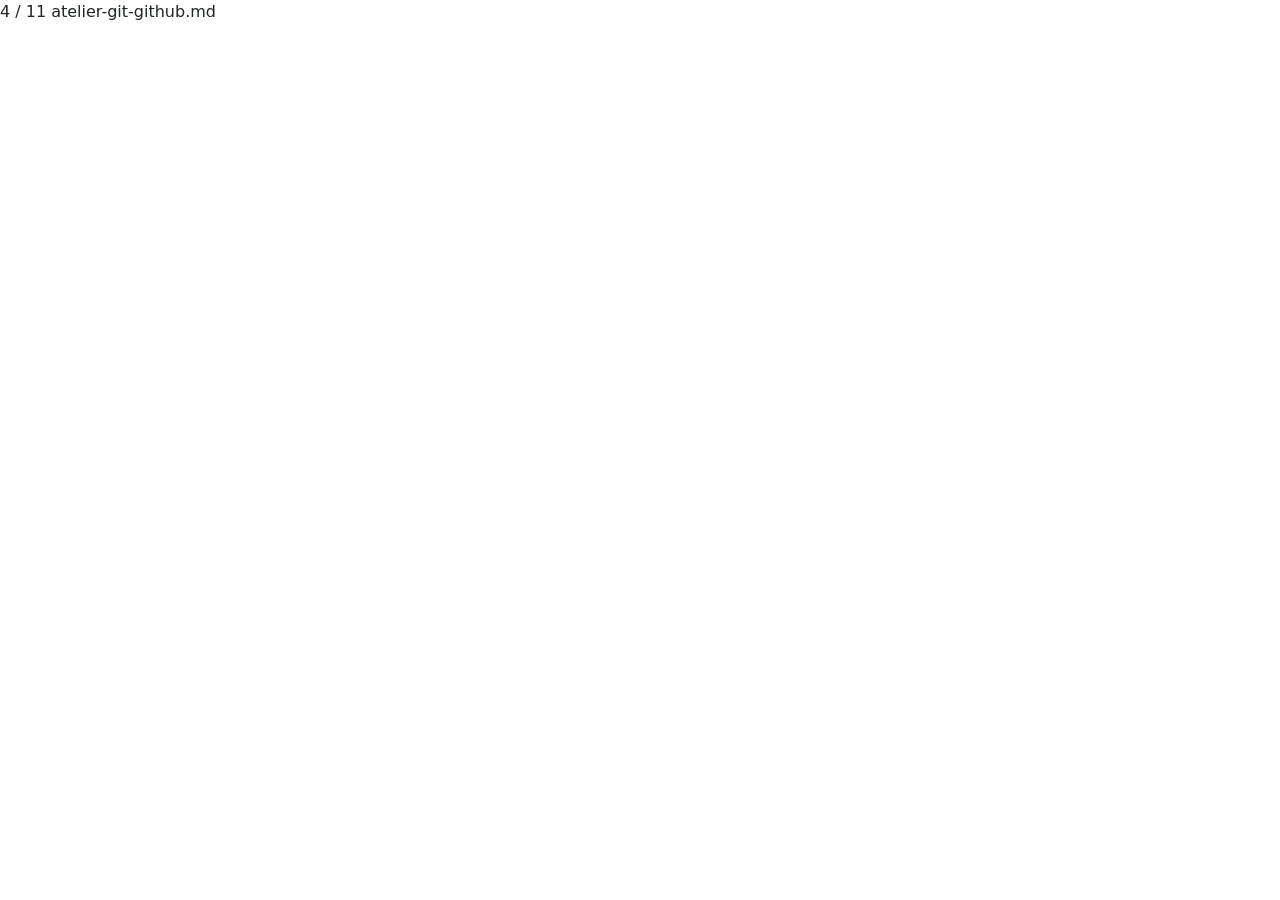
==== about.html @ d2071d13 "Init : création du dépôt, arborescence des fichiers et structure HTML de base" ====
<!DOCTYPE html>
<html lang="fr">
<head> 
<meta charset="UTF-8"> 
<meta name="viewport" content="width=device-width, initial-scale=1.0"> 
<title>AfriTalent — Accueil</title> 
<!-- Bootstrap 5 via CDN : feuille de style --> 
<link 
href="https://cdn.jsdelivr.net/npm/bootstrap@5.3.0/dist/css/bootstrap.min.css" 
rel="stylesheet"> 
<!-- Votre feuille de style personnelle --> 
<link rel="stylesheet" href="css/style.css">
</head>
<body> 
<!-- Le contenu de la page sera ajoute ici --> 
<!-- Bootstrap 5 via CDN : script JavaScript --> 
<script 
src="https://cdn.jsdelivr.net/npm/bootstrap@5.3.0/dist/js/bootstrap.bundle.min.js"
></script> 
<!-- Votre script JavaScript --> 
<script src="js/main.js"></script>
4 / 11
atelier-git-github.md
</body>
</html>
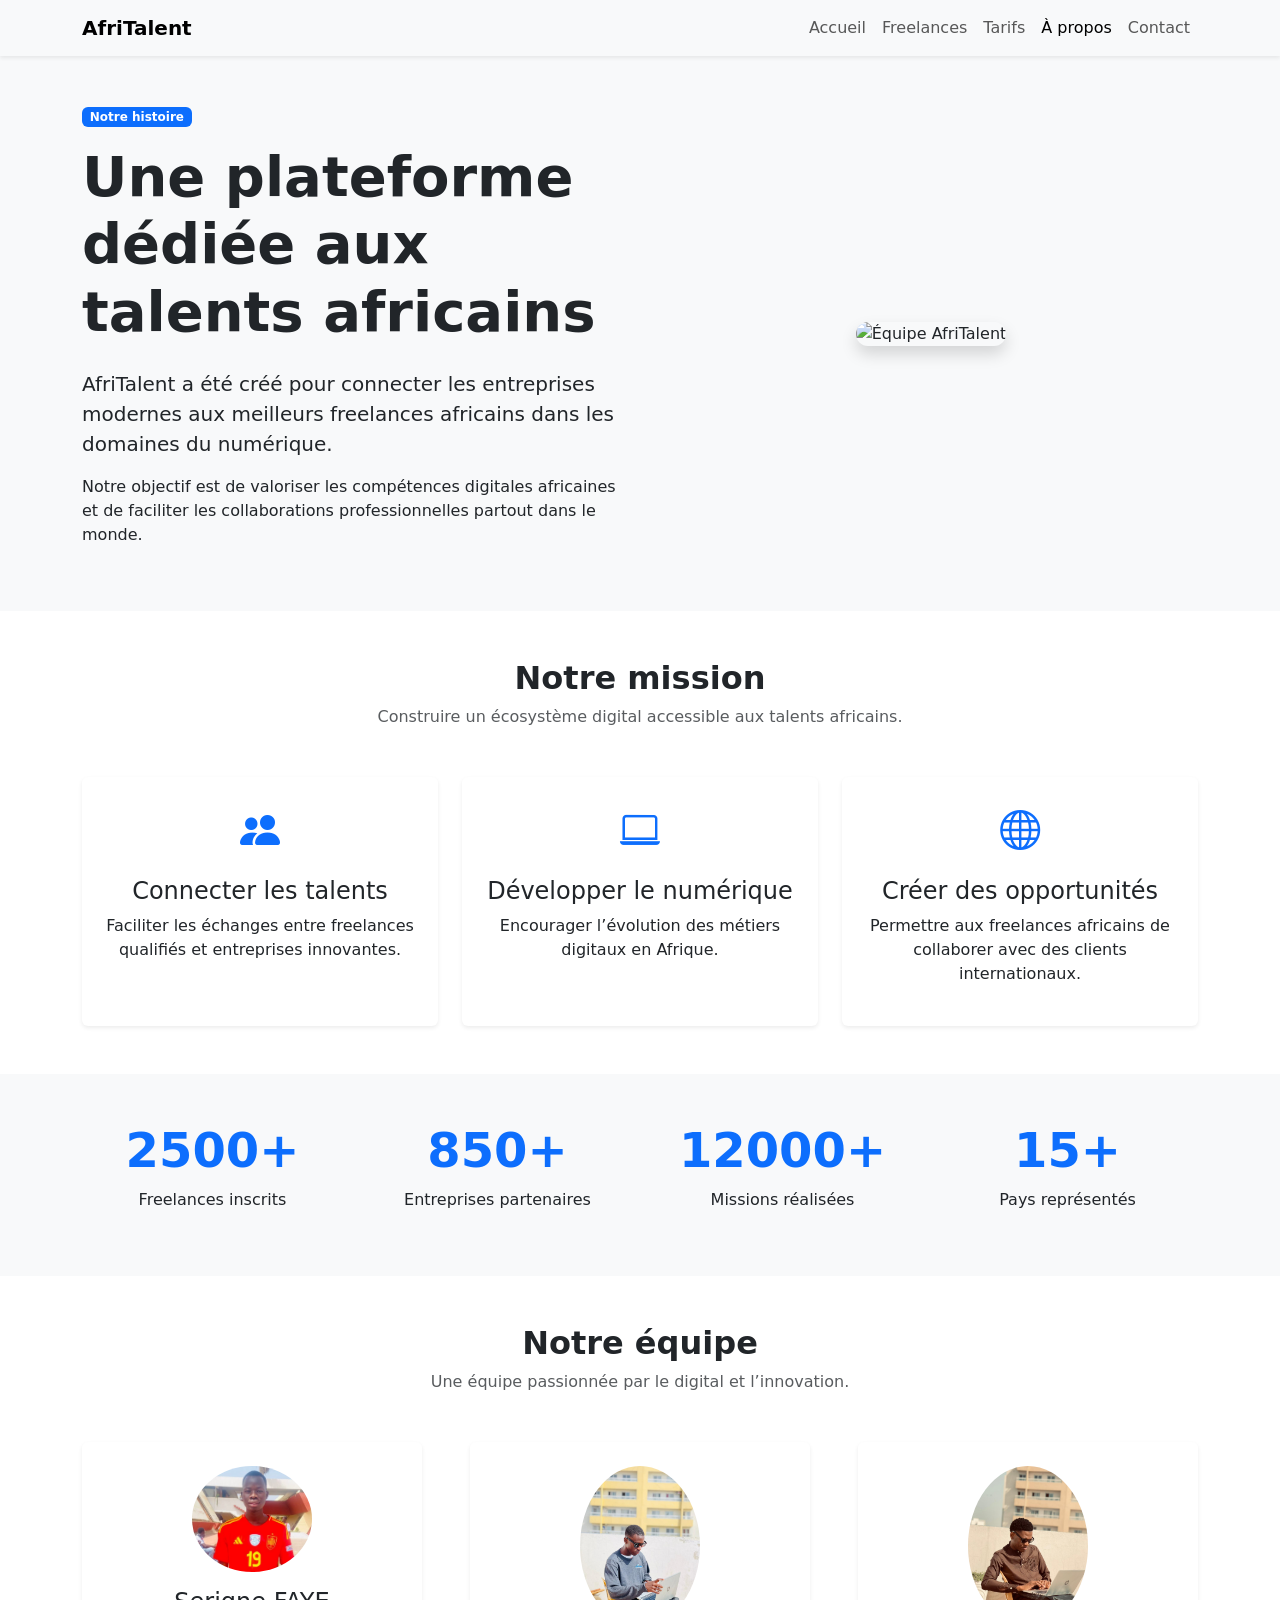
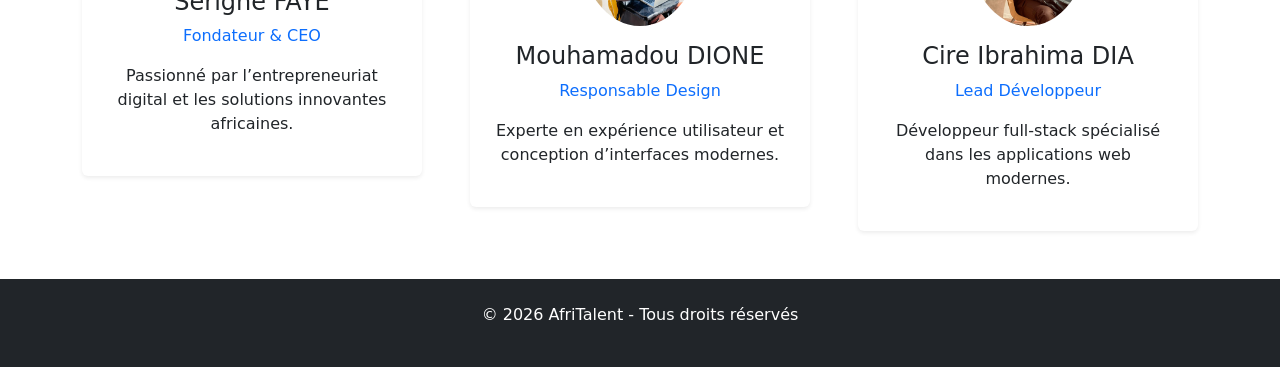
==== commit 510a4a73: "HTML : structure complète des 5 pages avec sections et contenu texte" ====
--- a/about.html
+++ b/about.html
@@ -1,25 +1,505 @@
 <!DOCTYPE html>
 <html lang="fr">
-<head> 
-<meta charset="UTF-8"> 
-<meta name="viewport" content="width=device-width, initial-scale=1.0"> 
-<title>AfriTalent — Accueil</title> 
-<!-- Bootstrap 5 via CDN : feuille de style --> 
-<link 
-href="https://cdn.jsdelivr.net/npm/bootstrap@5.3.0/dist/css/bootstrap.min.css" 
-rel="stylesheet"> 
-<!-- Votre feuille de style personnelle --> 
-<link rel="stylesheet" href="css/style.css">
+
+<head>
+
+    <meta charset="UTF-8">
+
+    <meta name="viewport" content="width=device-width, initial-scale=1.0">
+
+    <title>AfriTalent - À propos</title>
+
+    <!-- Bootstrap -->
+    <link
+        href="https://cdn.jsdelivr.net/npm/bootstrap@5.3.3/dist/css/bootstrap.min.css"
+        rel="stylesheet">
+
+    <!-- Bootstrap Icons -->
+    <link
+        rel="stylesheet"
+        href="https://cdn.jsdelivr.net/npm/bootstrap-icons@1.11.3/font/bootstrap-icons.min.css">
+
+    <!-- Google Fonts -->
+    <link
+        href="https://fonts.googleapis.com/css2?family=Inter:wght@300;400;500;700&family=Poppins:wght@500;700&display=swap"
+        rel="stylesheet">
+
+    <!-- CSS -->
+    <link rel="stylesheet" href="css/style.css">
+
 </head>
-<body> 
-<!-- Le contenu de la page sera ajoute ici --> 
-<!-- Bootstrap 5 via CDN : script JavaScript --> 
-<script 
-src="https://cdn.jsdelivr.net/npm/bootstrap@5.3.0/dist/js/bootstrap.bundle.min.js"
-></script> 
-<!-- Votre script JavaScript --> 
-<script src="js/main.js"></script>
-4 / 11
-atelier-git-github.md
+
+<body>
+
+    <!-- ================= HEADER ================= -->
+
+    <header>
+
+        <nav class="navbar navbar-expand-lg bg-light shadow-sm">
+
+            <div class="container">
+
+                <!-- Logo -->
+                <a class="navbar-brand fw-bold" href="index.html">
+
+                    <i class="bi bi-globe-africa"></i>
+
+                    AfriTalent
+
+                </a>
+
+                <!-- Bouton mobile -->
+                <button
+                    class="navbar-toggler"
+                    type="button"
+                    data-bs-toggle="collapse"
+                    data-bs-target="#menuNavigation">
+
+                    <span class="navbar-toggler-icon"></span>
+
+                </button>
+
+                <!-- Menu -->
+                <div
+                    class="collapse navbar-collapse"
+                    id="menuNavigation">
+
+                    <ul class="navbar-nav ms-auto">
+
+                        <li class="nav-item">
+
+                            <a class="nav-link" href="index.html">
+                                Accueil
+                            </a>
+
+                        </li>
+
+                        <li class="nav-item">
+
+                            <a class="nav-link" href="freelance.html">
+                                Freelances
+                            </a>
+
+                        </li>
+
+                        <li class="nav-item">
+
+                            <a class="nav-link" href="tarif.html">
+                                Tarifs
+                            </a>
+
+                        </li>
+
+                        <li class="nav-item">
+
+                            <a class="nav-link active" href="about.html">
+                                À propos
+                            </a>
+
+                        </li>
+
+                        <li class="nav-item">
+
+                            <a class="nav-link" href="contact.html">
+                                Contact
+                            </a>
+
+                        </li>
+
+                    </ul>
+
+                </div>
+
+            </div>
+
+        </nav>
+
+    </header>
+
+    <!-- ================= MAIN ================= -->
+
+    <main>
+
+        <!-- HERO -->
+
+        <section class="py-5 bg-light">
+
+            <div class="container">
+
+                <div class="row align-items-center g-5">
+
+                    <!-- Texte -->
+                    <div class="col-lg-6">
+
+                        <span class="badge bg-primary mb-3">
+
+                            Notre histoire
+
+                        </span>
+
+                        <h1 class="fw-bold display-4 mb-4">
+
+                            Une plateforme dédiée aux talents africains
+
+                        </h1>
+
+                        <p class="lead">
+
+                            AfriTalent a été créé pour connecter les entreprises modernes aux meilleurs freelances africains dans les domaines du numérique.
+
+                        </p>
+
+                        <p>
+
+                            Notre objectif est de valoriser les compétences digitales africaines et de faciliter les collaborations professionnelles partout dans le monde.
+
+                        </p>
+
+                    </div>
+
+                    <!-- Image -->
+                    <div class="col-lg-6 text-center">
+
+                        <img
+                            src="images/about.jpg"
+                            alt="Équipe AfriTalent"
+                            class="img-fluid rounded-4 shadow">
+
+                    </div>
+
+                </div>
+
+            </div>
+
+        </section>
+
+        <!-- MISSION -->
+
+        <section class="py-5">
+
+            <div class="container">
+
+                <div class="text-center mb-5">
+
+                    <h2 class="fw-bold">
+
+                        Notre mission
+
+                    </h2>
+
+                    <p class="text-muted">
+
+                        Construire un écosystème digital accessible aux talents africains.
+
+                    </p>
+
+                </div>
+
+                <div class="row g-4">
+
+                    <!-- Carte -->
+                    <div class="col-lg-4">
+
+                        <div class="card border-0 shadow-sm p-4 h-100 text-center">
+
+                            <i class="bi bi-people-fill fs-1 text-primary mb-3"></i>
+
+                            <h3 class="h4">
+
+                                Connecter les talents
+
+                            </h3>
+
+                            <p>
+
+                                Faciliter les échanges entre freelances qualifiés et entreprises innovantes.
+
+                            </p>
+
+                        </div>
+
+                    </div>
+
+                    <!-- Carte -->
+                    <div class="col-lg-4">
+
+                        <div class="card border-0 shadow-sm p-4 h-100 text-center">
+
+                            <i class="bi bi-laptop fs-1 text-primary mb-3"></i>
+
+                            <h3 class="h4">
+
+                                Développer le numérique
+
+                            </h3>
+
+                            <p>
+
+                                Encourager l’évolution des métiers digitaux en Afrique.
+
+                            </p>
+
+                        </div>
+
+                    </div>
+
+                    <!-- Carte -->
+                    <div class="col-lg-4">
+
+                        <div class="card border-0 shadow-sm p-4 h-100 text-center">
+
+                            <i class="bi bi-globe fs-1 text-primary mb-3"></i>
+
+                            <h3 class="h4">
+
+                                Créer des opportunités
+
+                            </h3>
+
+                            <p>
+
+                                Permettre aux freelances africains de collaborer avec des clients internationaux.
+
+                            </p>
+
+                        </div>
+
+                    </div>
+
+                </div>
+
+            </div>
+
+        </section>
+
+        <!-- CHIFFRES -->
+
+        <section class="py-5 bg-light">
+
+            <div class="container">
+
+                <div class="row text-center g-4">
+
+                    <div class="col-lg-3 col-md-6">
+
+                        <h2 class="fw-bold display-5 text-primary">
+
+                            2500+
+
+                        </h2>
+
+                        <p>
+
+                            Freelances inscrits
+
+                        </p>
+
+                    </div>
+
+                    <div class="col-lg-3 col-md-6">
+
+                        <h2 class="fw-bold display-5 text-primary">
+
+                            850+
+
+                        </h2>
+
+                        <p>
+
+                            Entreprises partenaires
+
+                        </p>
+
+                    </div>
+
+                    <div class="col-lg-3 col-md-6">
+
+                        <h2 class="fw-bold display-5 text-primary">
+
+                            12000+
+
+                        </h2>
+
+                        <p>
+
+                            Missions réalisées
+
+                        </p>
+
+                    </div>
+
+                    <div class="col-lg-3 col-md-6">
+
+                        <h2 class="fw-bold display-5 text-primary">
+
+                            15+
+
+                        </h2>
+
+                        <p>
+
+                            Pays représentés
+
+                        </p>
+
+                    </div>
+
+                </div>
+
+            </div>
+
+        </section>
+
+        <!-- EQUIPE -->
+
+        <section class="py-5">
+
+            <div class="container">
+
+                <div class="text-center mb-5">
+
+                    <h2 class="fw-bold">
+
+                        Notre équipe
+
+                    </h2>
+
+                    <p class="text-muted">
+
+                        Une équipe passionnée par le digital et l’innovation.
+
+                    </p>
+
+                </div>
+
+                <div class="row g-5">
+
+                    <!-- Membre -->
+                    <div class="col-lg-4 col-md-6">
+
+                        <div class="card border-0 shadow-sm text-center p-4">
+
+                            <img
+                                src="images/serigne.jpeg"
+                                alt="Fondateur"
+                                class="rounded-circle mx-auto mb-3"
+                                width="120">
+
+                            <h3 class="h4">
+
+                                Serigne FAYE
+
+                            </h3>
+
+                            <p class="text-primary">
+
+                                Fondateur & CEO
+
+                            </p>
+
+                            <p>
+
+                                Passionné par l’entrepreneuriat digital et les solutions innovantes africaines.
+
+                            </p>
+
+                        </div>
+
+                    </div>
+
+                    <!-- Membre -->
+                    <div class="col-lg-4 col-md-6">
+
+                        <div class="card border-0 shadow-sm text-center p-4">
+
+                            <img
+                                src="images/mar.jpeg"
+                                alt="Designer"
+                                class="rounded-circle mx-auto mb-3"
+                                width="120">
+
+                            <h3 class="h4">
+
+                                Mouhamadou DIONE
+
+                            </h3>
+
+                            <p class="text-primary">
+
+                                Responsable Design
+
+                            </p>
+
+                            <p>
+
+                                Experte en expérience utilisateur et conception d’interfaces modernes.
+
+                            </p>
+
+                        </div>
+
+                    </div>
+
+                    <!-- Membre -->
+                    <div class="col-lg-4 col-md-6">
+
+                        <div class="card border-0 shadow-sm text-center p-4">
+
+                            <img
+                                src="images/sire.jpeg"
+                                alt="Développeur"
+                                class="rounded-circle mx-auto mb-3"
+                                width="120" >
+
+                            <h3 class="h4">
+
+                                Cire Ibrahima DIA
+
+                            </h3>
+
+                            <p class="text-primary">
+
+                                Lead Développeur
+
+                            </p>
+
+                            <p>
+
+                                Développeur full-stack spécialisé dans les applications web modernes.
+
+                            </p>
+
+                        </div>
+
+                    </div>
+
+                </div>
+
+            </div>
+
+        </section>
+
+    </main>
+
+    <!-- ================= FOOTER ================= -->
+
+    <footer class="bg-dark text-white py-4">
+
+        <div class="container text-center">
+
+            <p>
+                © 2026 AfriTalent - Tous droits réservés
+            </p>
+
+        </div>
+
+    </footer>
+
+    <!-- Bootstrap JS -->
+    <script
+        src="https://cdn.jsdelivr.net/npm/bootstrap@5.3.3/dist/js/bootstrap.bundle.min.js">
+    </script>
+
 </body>
+
 </html>
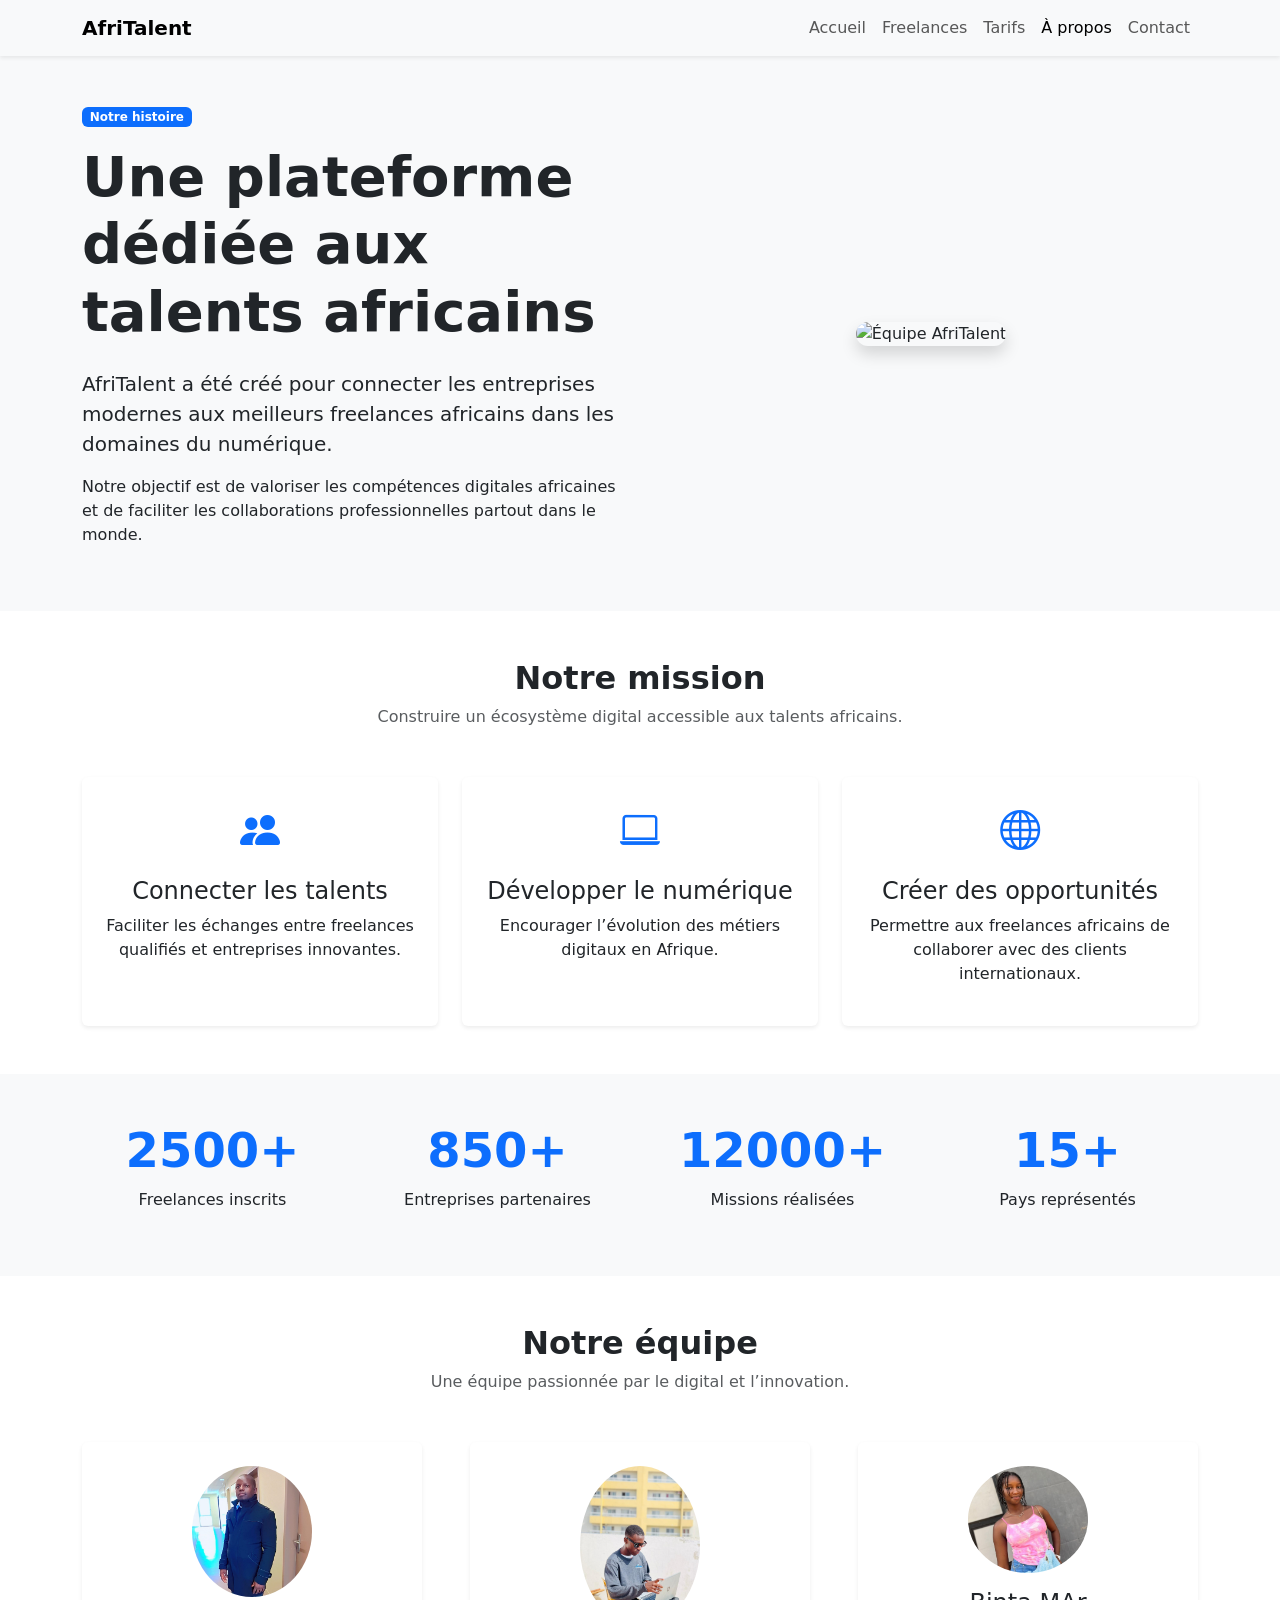
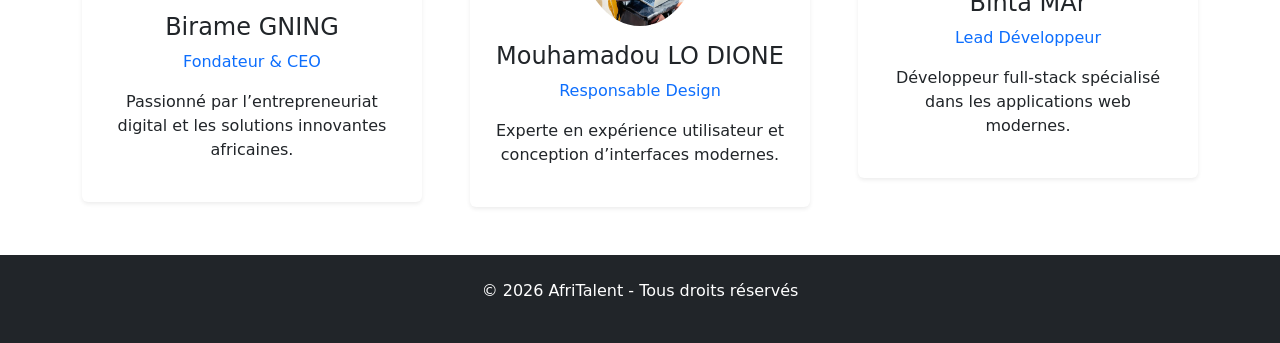
==== commit 2bdff7f4: "CSS : responsive design mobile et tablette, media queries" ====
--- a/about.html
+++ b/about.html
@@ -380,14 +380,14 @@
                         <div class="card border-0 shadow-sm text-center p-4">
 
                             <img
-                                src="images/serigne.jpeg"
+                                src="images/birame.jpeg"
                                 alt="Fondateur"
                                 class="rounded-circle mx-auto mb-3"
                                 width="120">
 
                             <h3 class="h4">
 
-                                Serigne FAYE
+                                Birame GNING
 
                             </h3>
 
@@ -420,7 +420,7 @@
 
                             <h3 class="h4">
 
-                                Mouhamadou DIONE
+                                Mouhamadou LO DIONE
 
                             </h3>
 
@@ -446,14 +446,14 @@
                         <div class="card border-0 shadow-sm text-center p-4">
 
                             <img
-                                src="images/sire.jpeg"
+                                src="images/binta.jpeg"
                                 alt="Développeur"
                                 class="rounded-circle mx-auto mb-3"
                                 width="120" >
 
                             <h3 class="h4">
 
-                                Cire Ibrahima DIA
+                                Binta MAr
 
                             </h3>
 
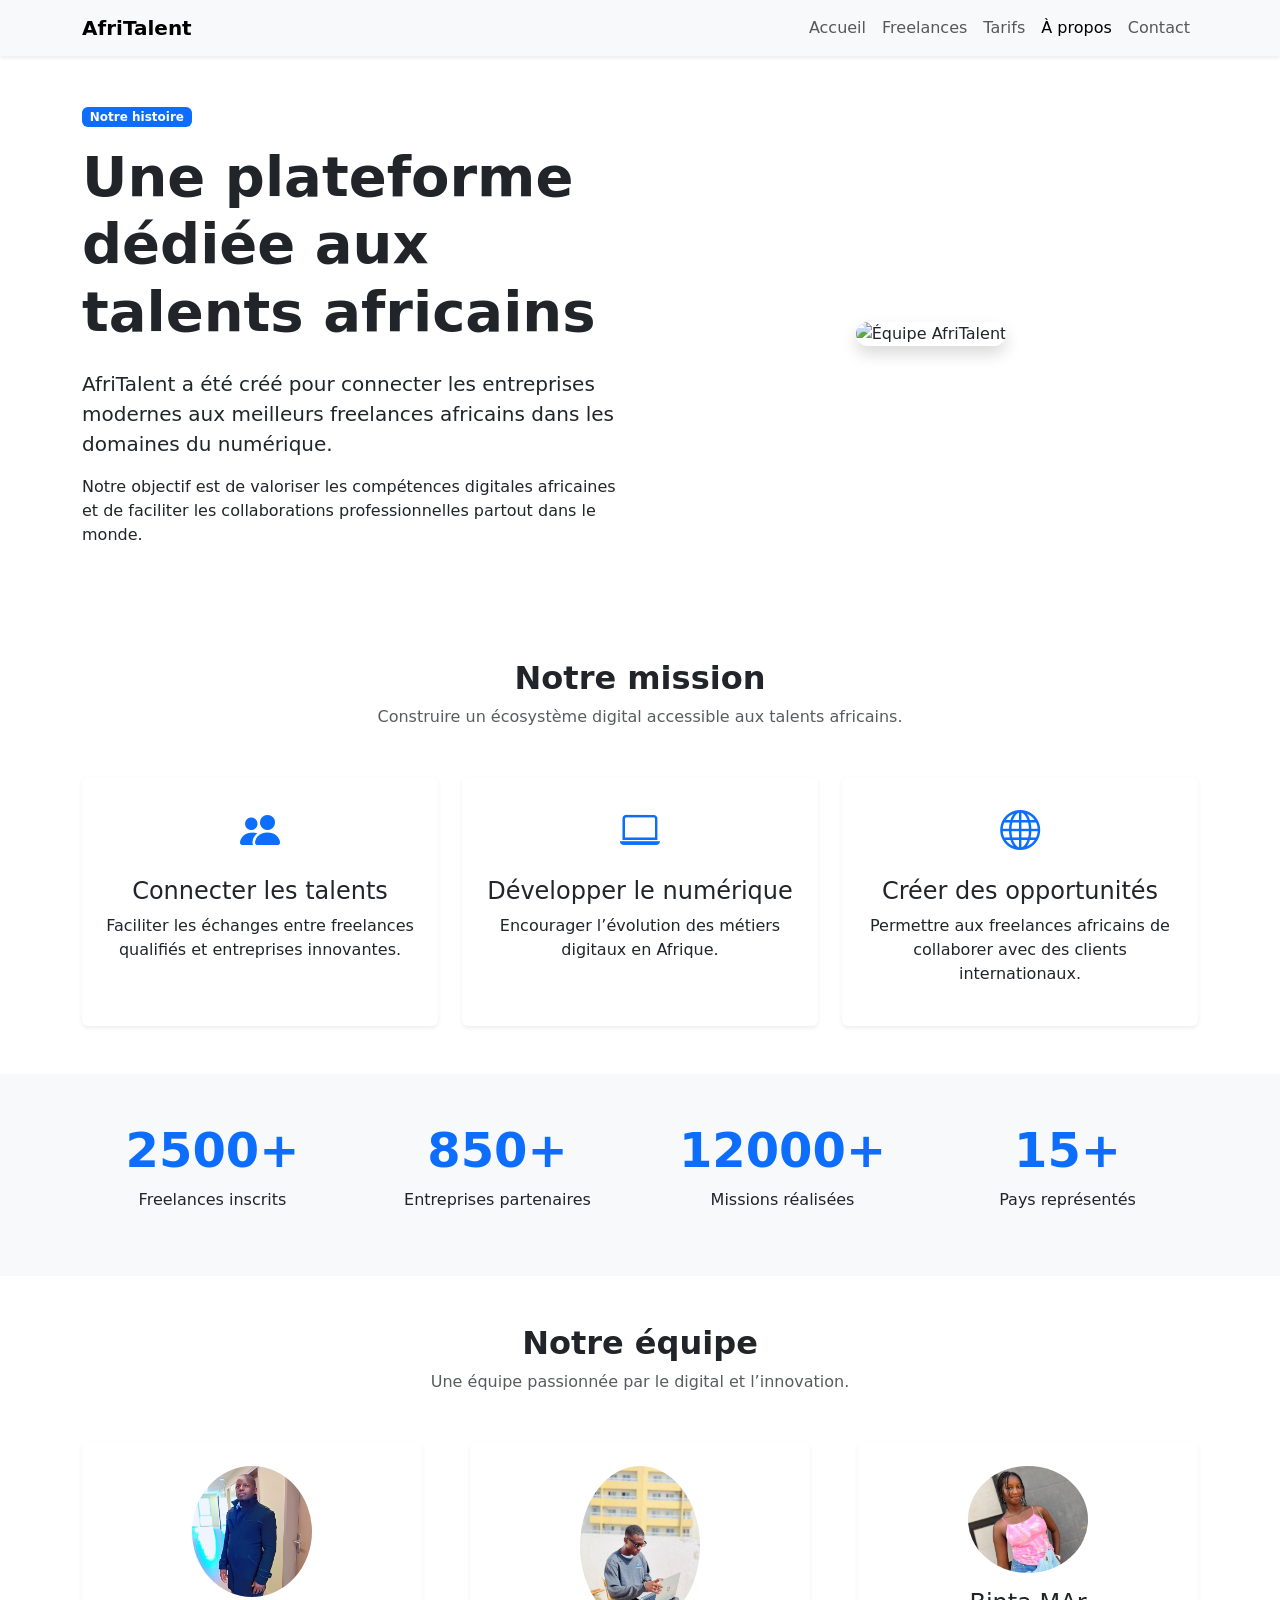
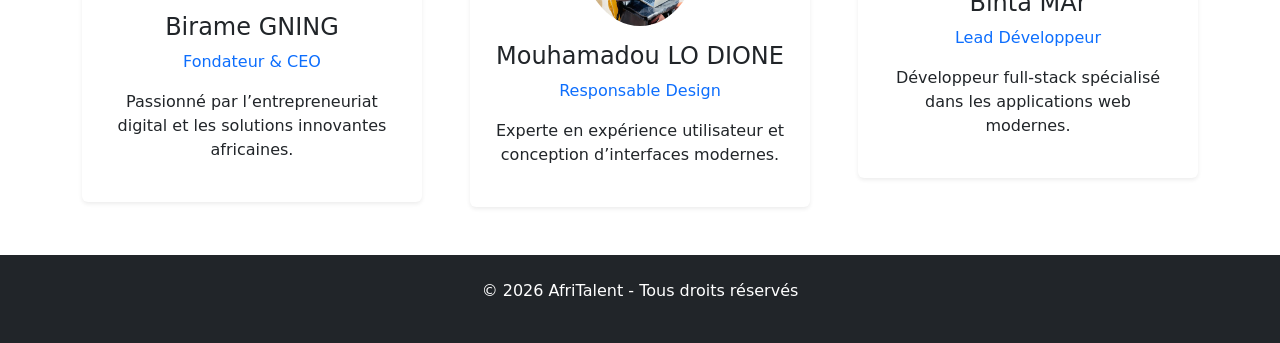
==== commit 2706be0b: "JS : animation simple des sections au scroll" ====
--- a/about.html
+++ b/about.html
@@ -122,7 +122,7 @@
 
         <!-- HERO -->
 
-        <section class="py-5 bg-light">
+        <section class="py-5 fade-section">
 
             <div class="container">
 
@@ -161,7 +161,7 @@
                     <div class="col-lg-6 text-center">
 
                         <img
-                            src="images/about.jpg"
+                            src="images/infos.jpeg"
                             alt="Équipe AfriTalent"
                             class="img-fluid rounded-4 shadow">
 
@@ -175,7 +175,7 @@
 
         <!-- MISSION -->
 
-        <section class="py-5">
+        <section class="py-5 fade-section">
 
             <div class="container">
 
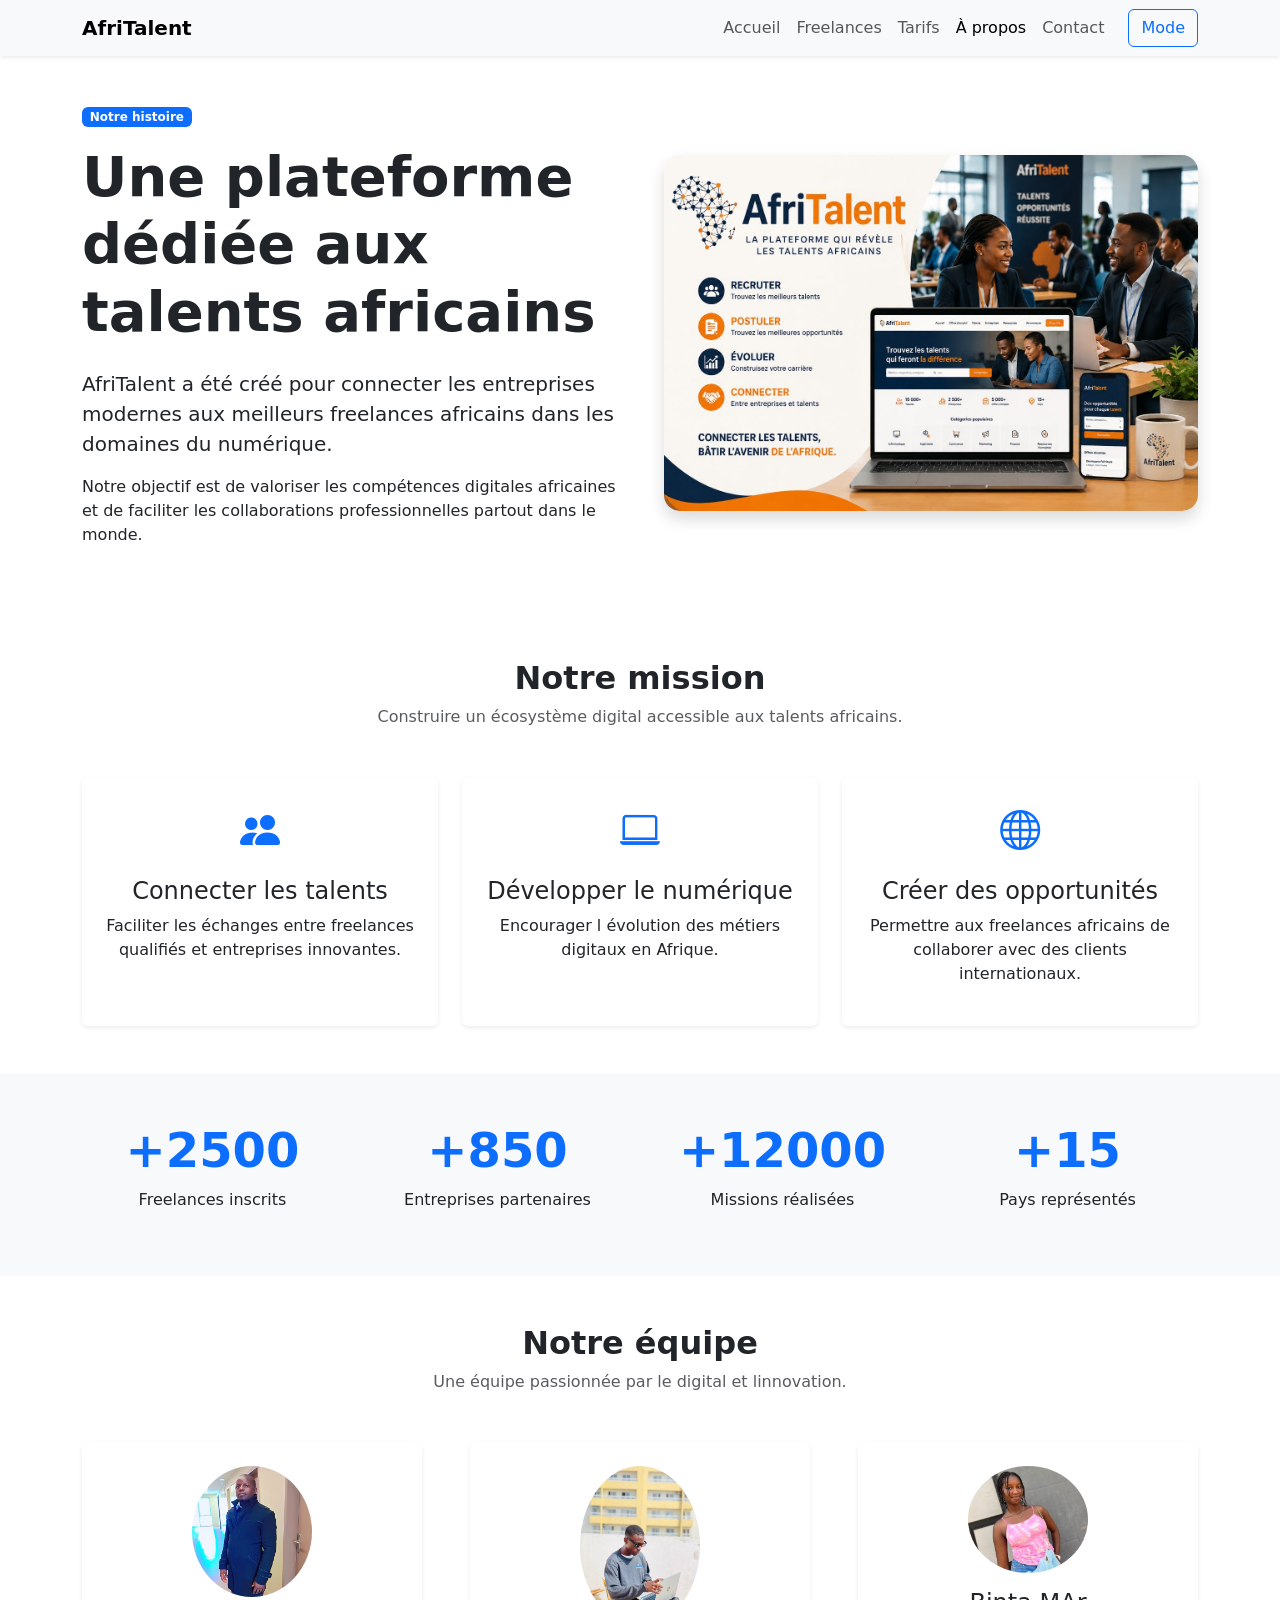
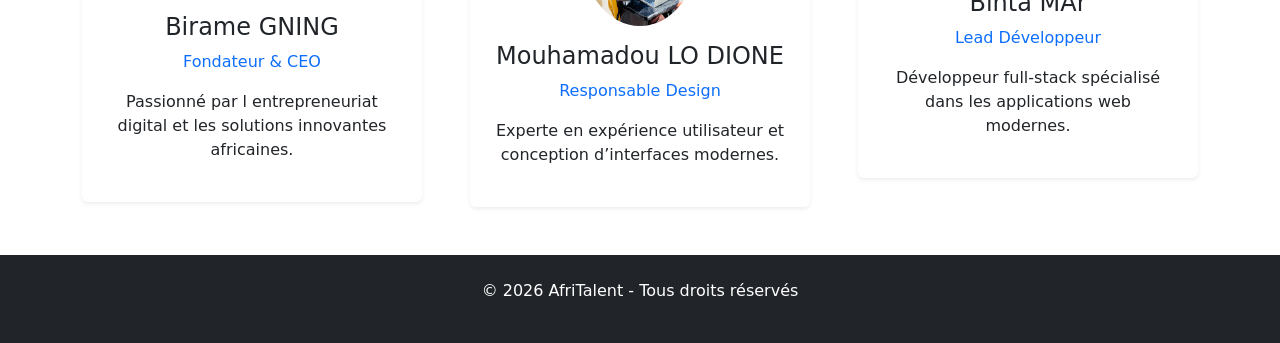
==== commit eaa42783: "JS : filtrage dynamique des freelances et validation du formulaire de contact" ====
--- a/about.html
+++ b/about.html
@@ -107,6 +107,9 @@
                         </li>
 
                     </ul>
+                    <button id="theme-toggle" class="btn btn-outline-primary ms-3">
+                        Mode
+                    </button>
 
                 </div>
 
@@ -122,7 +125,7 @@
 
         <!-- HERO -->
 
-        <section class="py-5 fade-section">
+        <section class="py-5 ">
 
             <div class="container">
 
@@ -161,7 +164,7 @@
                     <div class="col-lg-6 text-center">
 
                         <img
-                            src="images/infos.jpeg"
+                            src="./images/images.jpeg"
                             alt="Équipe AfriTalent"
                             class="img-fluid rounded-4 shadow">
 
@@ -175,7 +178,7 @@
 
         <!-- MISSION -->
 
-        <section class="py-5 fade-section">
+        <section class="py-5 ">
 
             <div class="container">
 
@@ -235,7 +238,7 @@
 
                             <p>
 
-                                Encourager l’évolution des métiers digitaux en Afrique.
+                                Encourager l évolution des métiers digitaux en Afrique.
 
                             </p>
 
@@ -284,7 +287,7 @@
 
                         <h2 class="fw-bold display-5 text-primary">
 
-                            2500+
+                            +2500
 
                         </h2>
 
@@ -300,7 +303,7 @@
 
                         <h2 class="fw-bold display-5 text-primary">
 
-                            850+
+                            +850
 
                         </h2>
 
@@ -316,7 +319,7 @@
 
                         <h2 class="fw-bold display-5 text-primary">
 
-                            12000+
+                            +12000
 
                         </h2>
 
@@ -332,7 +335,7 @@
 
                         <h2 class="fw-bold display-5 text-primary">
 
-                            15+
+                            +15
 
                         </h2>
 
@@ -366,7 +369,7 @@
 
                     <p class="text-muted">
 
-                        Une équipe passionnée par le digital et l’innovation.
+                        Une équipe passionnée par le digital et linnovation.
 
                     </p>
 
@@ -399,7 +402,7 @@
 
                             <p>
 
-                                Passionné par l’entrepreneuriat digital et les solutions innovantes africaines.
+                                Passionné par l entrepreneuriat digital et les solutions innovantes africaines.
 
                             </p>
 
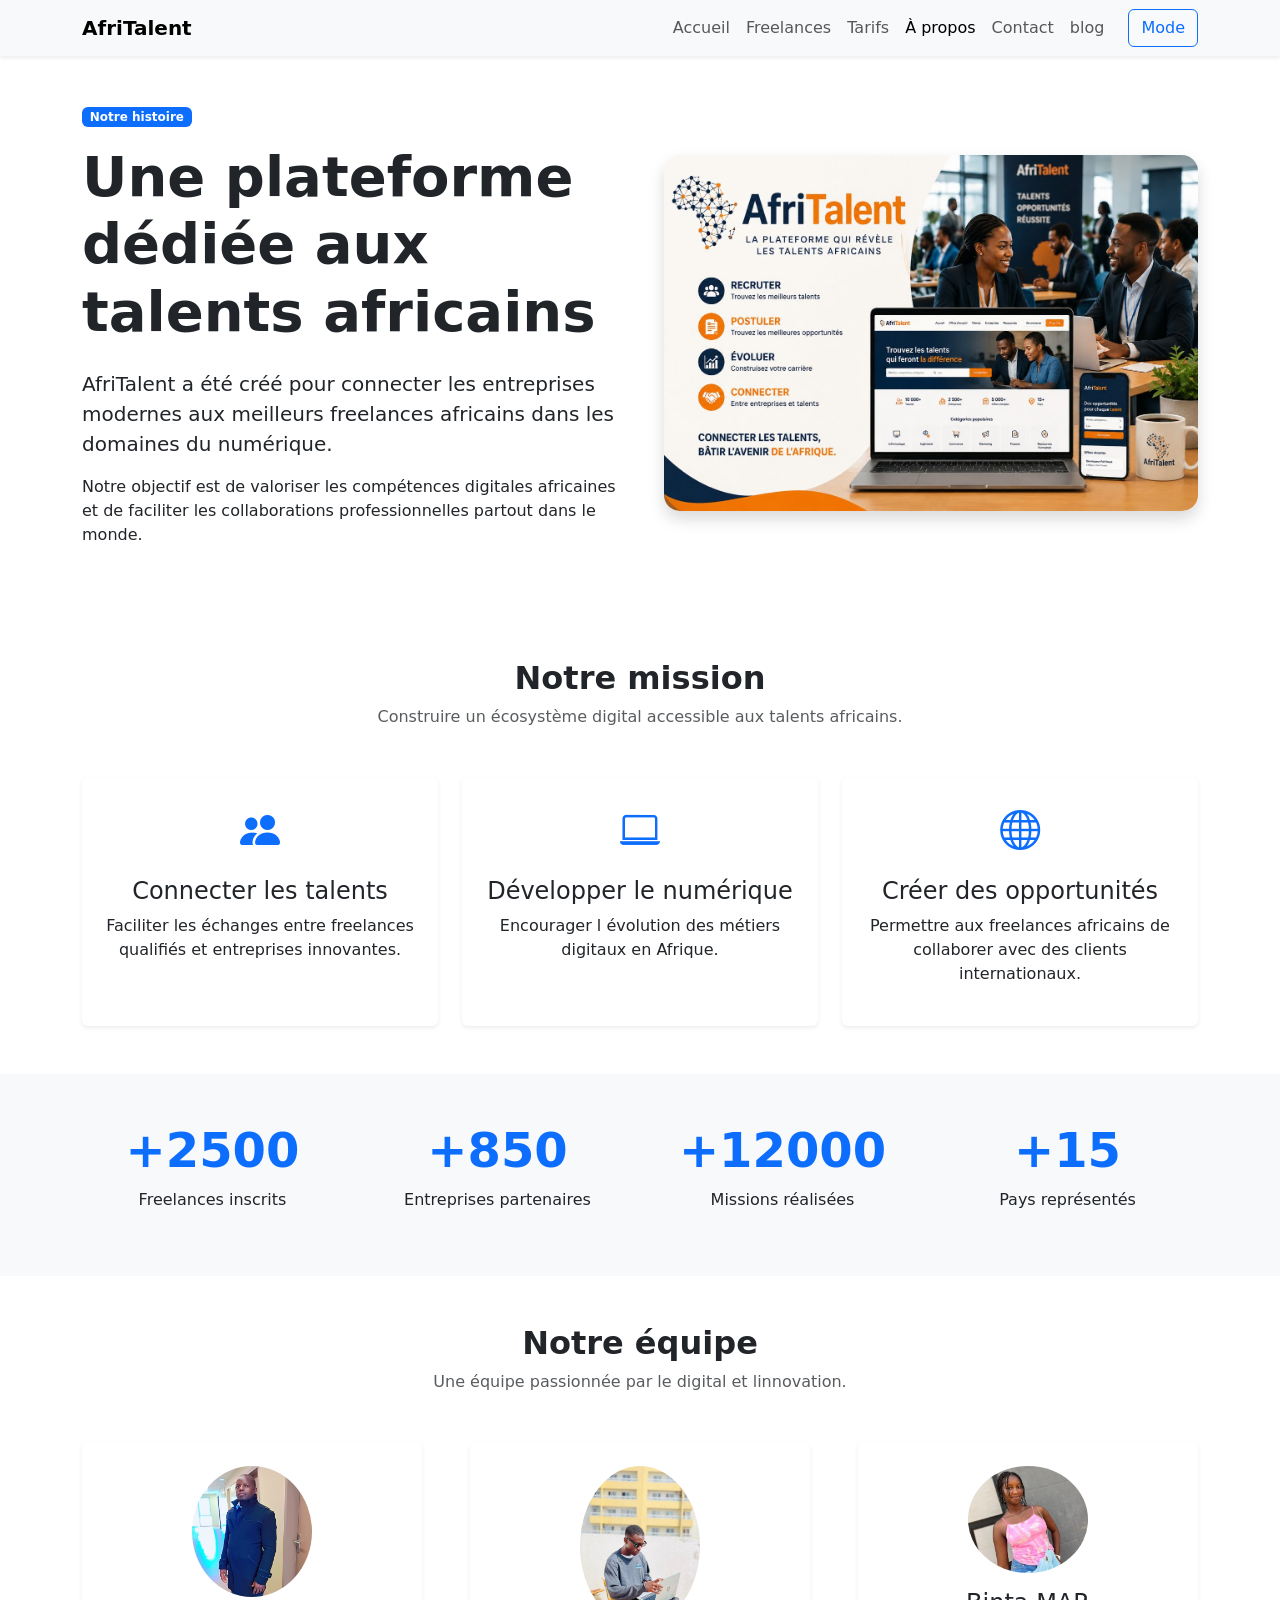
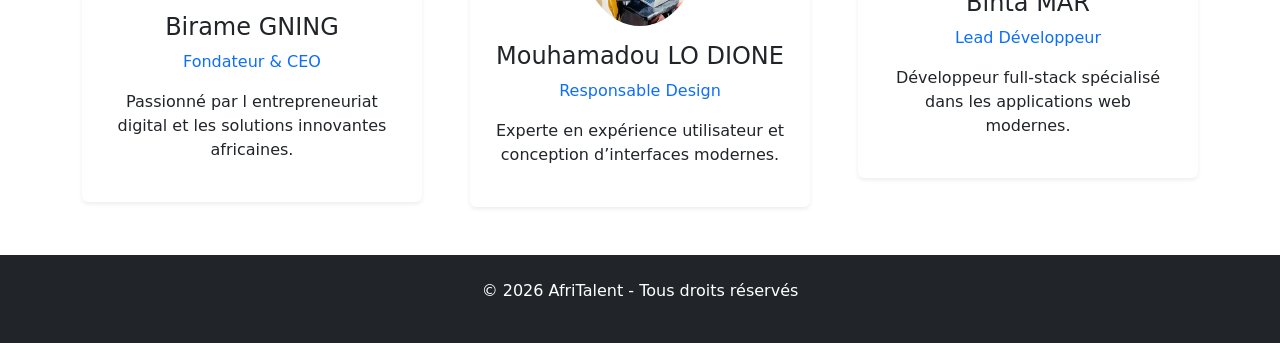
==== commit b56c4862: "Finalisation : corrections responsive, optimisation du code et commentaires" ====
--- a/about.html
+++ b/about.html
@@ -106,6 +106,12 @@
 
                         </li>
 
+                        <li class="nav-item">
+                            <a class="nav-link" href="blog.html">
+                                blog
+                            </a>
+                        </li>
+
                     </ul>
                     <button id="theme-toggle" class="btn btn-outline-primary ms-3">
                         Mode
@@ -456,7 +462,7 @@
 
                             <h3 class="h4">
 
-                                Binta MAr
+                                Binta MAR
 
                             </h3>
 
@@ -502,6 +508,8 @@
     <script
         src="https://cdn.jsdelivr.net/npm/bootstrap@5.3.3/dist/js/bootstrap.bundle.min.js">
     </script>
+    <!-- Mon script JavaScript -->
+    <script src="js/main.js"></script>
 
 </body>
 
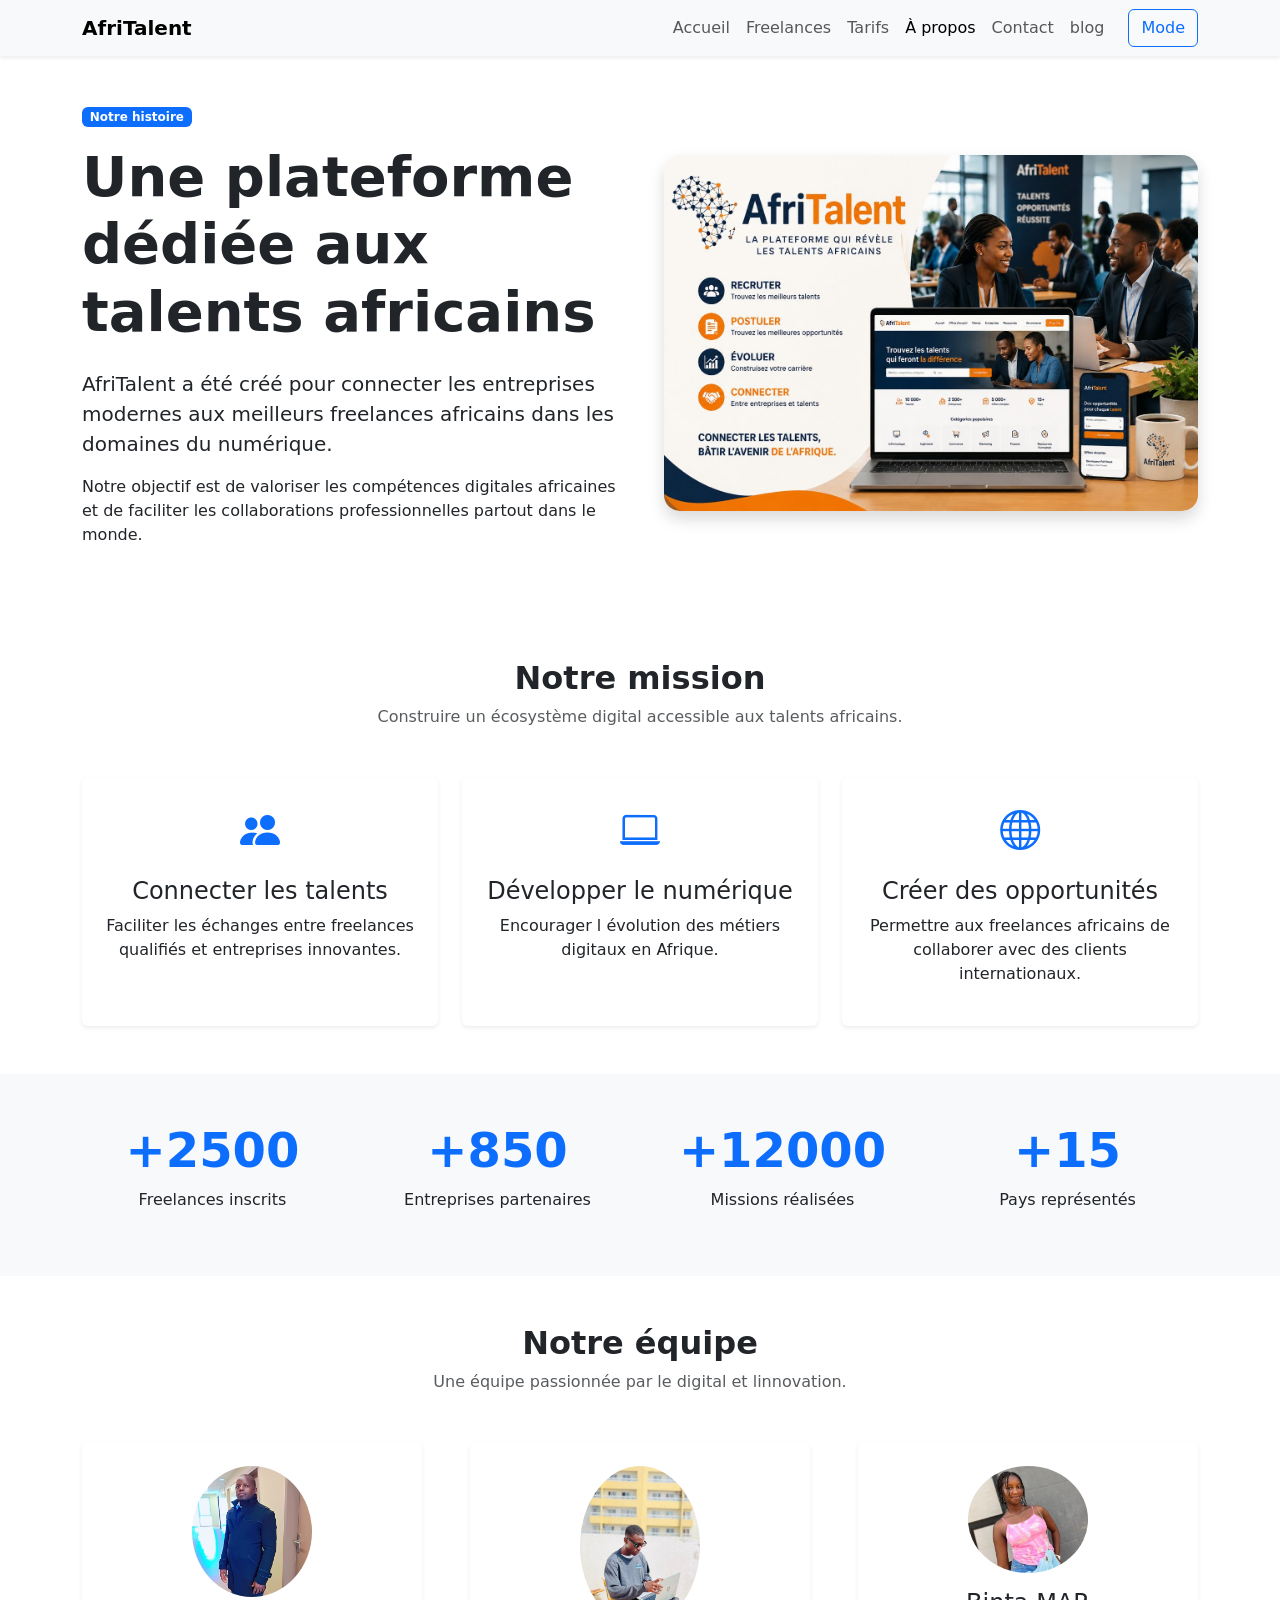
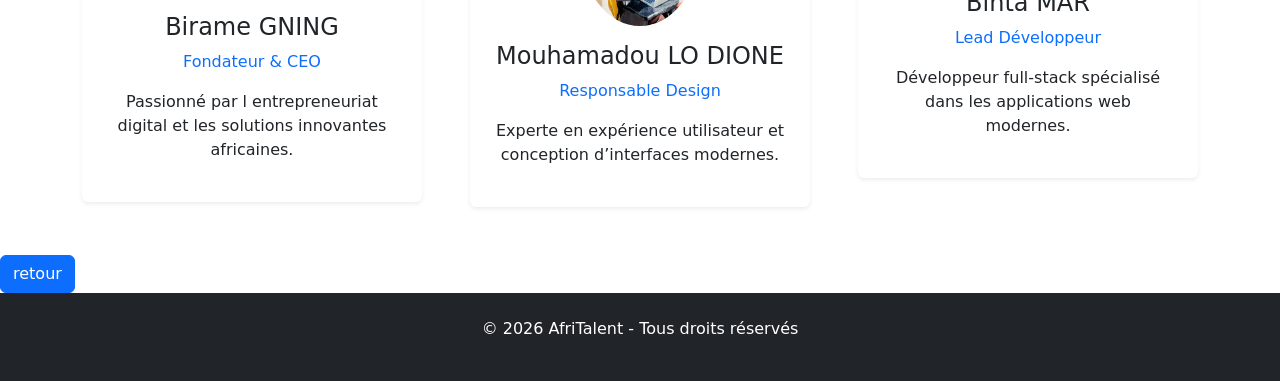
==== commit 11689e12: "Déploiement : GitHub Pages activé, README finalisé et présentation PowerPoint ajoutée" ====
--- a/about.html
+++ b/about.html
@@ -490,6 +490,12 @@
 
     </main>
 
+<!-- contenu de la page -->
+
+<button id="btnTop" class="btn btn-primary btn-top">
+    retour
+</button>
+
     <!-- ================= FOOTER ================= -->
 
     <footer class="bg-dark text-white py-4">
